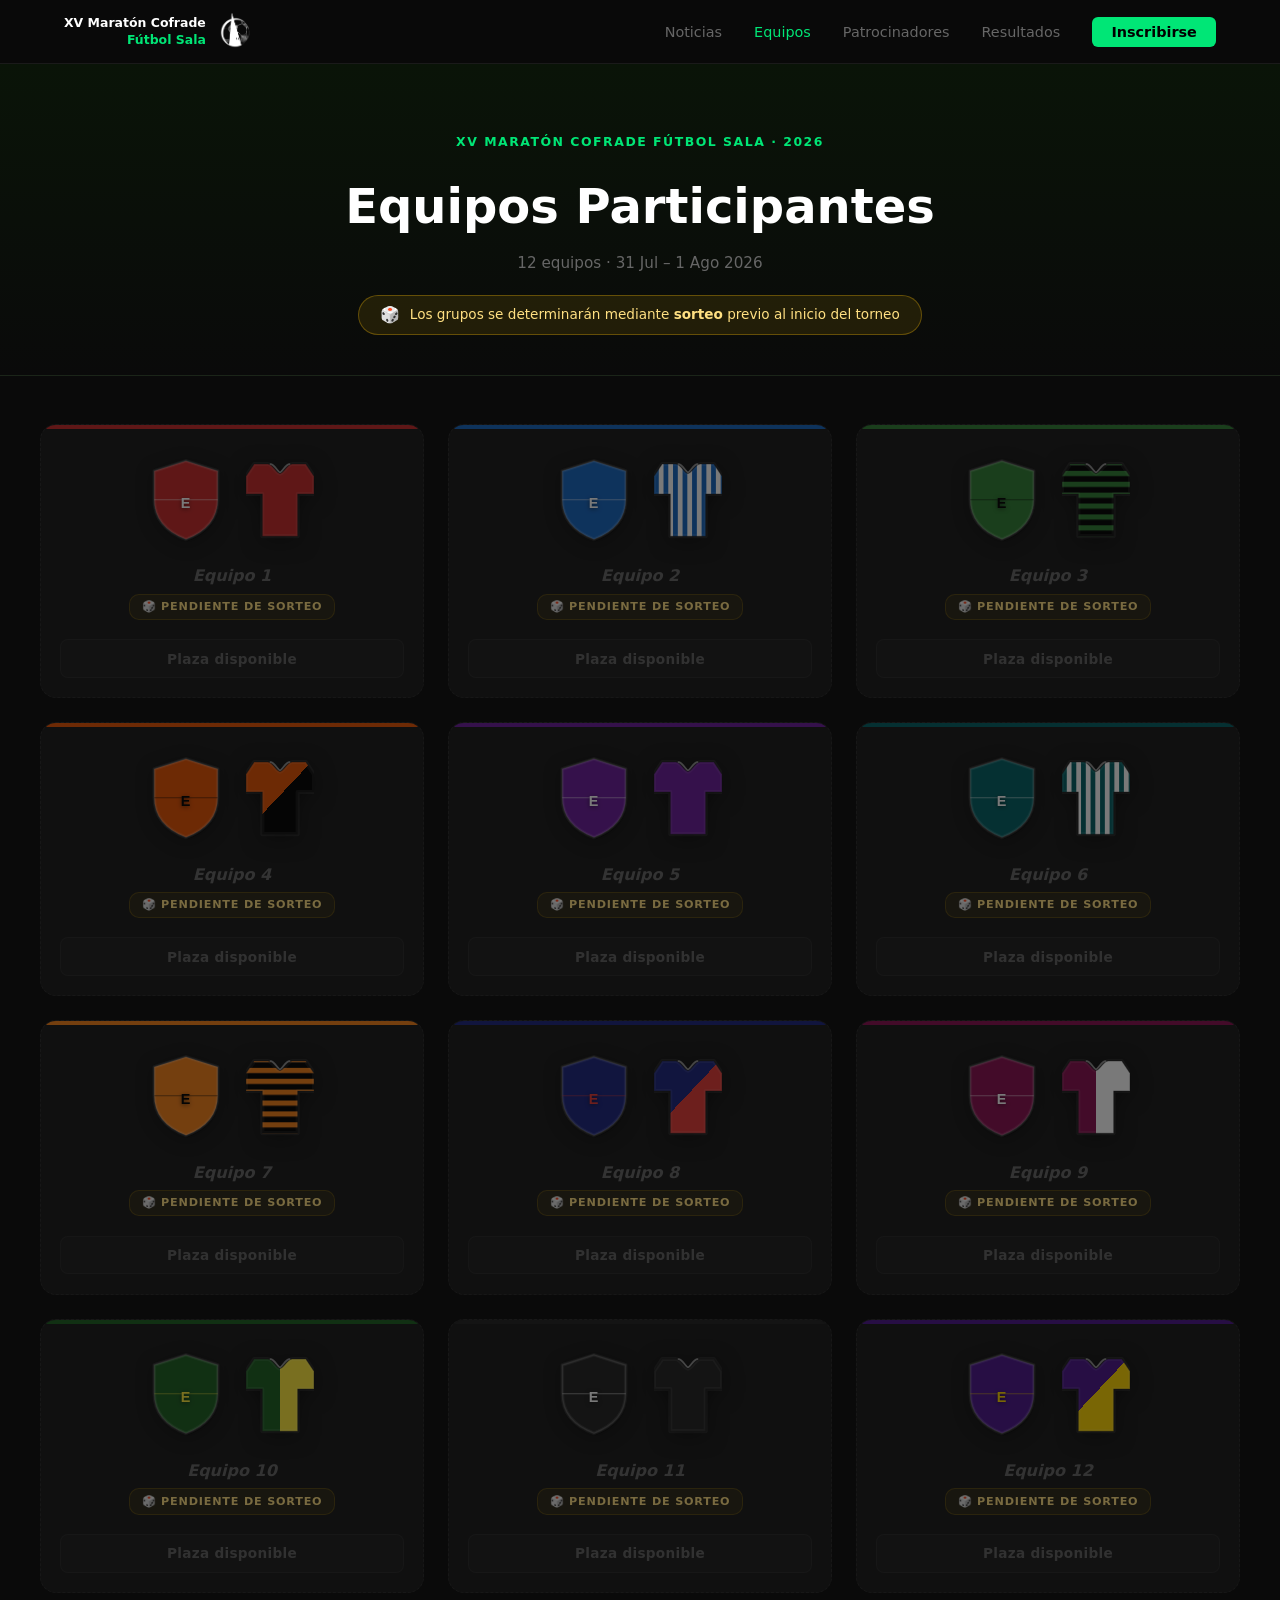
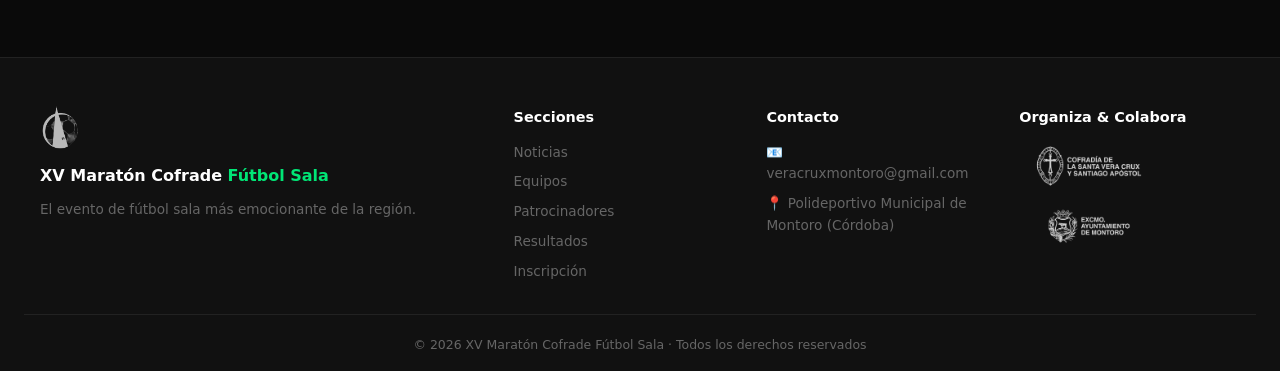
==== equipos.html @ 5622d461 "XV Maratón Cofrade Fútbol Sala - versión inicial" ====
﻿<!DOCTYPE html>
<html lang="es">
<head>
  <meta charset="UTF-8">
  <meta name="viewport" content="width=device-width, initial-scale=1.0">
  <title>Equipos · XV Maratón Cofrade Fútbol Sala</title>
  <link rel="stylesheet" href="styles.css">
  <link rel="stylesheet" href="equipos.css">
</head>
<body>

  <!-- NAVBAR -->
  <nav class="navbar">
    <div class="nav-container">
      <a href="index.html" class="nav-logo">
        <span class="nav-logo-text">XV Maratón Cofrade<br><strong>Fútbol Sala</strong></span>
        <img src="logo.png" alt="XV Maratón Cofrade Fútbol Sala" class="logo-img">
      </a>
      <button class="nav-toggle" id="navToggle" aria-label="Menú">&#9776;</button>
      <ul class="nav-links" id="navLinks">
        <li><a href="index.html#noticias">Noticias</a></li>
        <li><a href="equipos.html" class="active">Equipos</a></li>
        <li><a href="index.html#patrocinadores">Patrocinadores</a></li>
        <li><a href="index.html#resultados">Resultados</a></li>
        <li><a href="registro.html" class="nav-cta">Inscribirse</a></li>
      </ul>
    </div>
  </nav>

  <main class="teams-main">

    <!-- PAGE HEADER -->
    <div class="teams-header">
      <span class="section-label">XV Maratón Cofrade Fútbol Sala · 2026</span>
      <h1>Equipos Participantes</h1>
      <p>12 equipos · 31 Jul – 1 Ago 2026</p>
      <div class="sorteo-banner">
        <span class="sorteo-icon">🎲</span>
        <span>Los grupos se determinarán mediante <strong>sorteo</strong> previo al inicio del torneo</span>
      </div>
    </div>

    <!-- ALL TEAMS GRID -->
    <section class="group-section">
      <div class="container">
        <div class="teams-grid" id="allTeams"></div>
      </div>
    </section>

  </main>

  <!-- BUY MODAL -->
  <div class="modal-overlay" id="modalOverlay">
    <div class="modal-box">
      <button class="modal-close" id="modalClose">&times;</button>
      <div class="modal-kit" id="modalKit"></div>
      <h3 id="modalTeamName"></h3>
      <p class="modal-group" id="modalGroup"></p>
      <p class="modal-info">Para adquirir la camiseta oficial de este equipo, contacta con la organización:</p>
      <div class="modal-contact">
        <a href="mailto:veracruxmontoro@gmail.com" class="modal-btn">📧 veracruxmontoro@gmail.com</a>
        <a href="tel:+34600123456" class="modal-btn modal-btn-alt">📞 +34 600 123 456</a>
      </div>
    </div>
  </div>

  <!-- FOOTER -->
  <footer class="footer">
    <div class="container footer-inner">
      <div class="footer-brand">
        <img src="logo.png" alt="Maratón Cofrade" class="footer-logo">
        <span class="footer-name">XV Maratón Cofrade <strong class="green">Fútbol Sala</strong></span>
        <p>El evento de fútbol sala más emocionante de la región.</p>
      </div>
      <div class="footer-links">
        <h4>Secciones</h4>
        <a href="index.html#noticias">Noticias</a>
        <a href="equipos.html">Equipos</a>
        <a href="index.html#patrocinadores">Patrocinadores</a>
        <a href="index.html#resultados">Resultados</a>
        <a href="registro.html">Inscripción</a>
      </div>
      <div class="footer-contact">
        <h4>Contacto</h4>
        <p>📧 veracruxmontoro@gmail.com</p>
                <p>📍 Polideportivo Municipal de Montoro (Córdoba)</p>
        </div>
      <div class="footer-orgs">
        <h4>Organiza &amp; Colabora</h4>
        <div class="footer-org-logos">
          <img src="logos/organiza-02.png" alt="Cofradía de la Santa Vera Crux y Santiago Apóstol" class="footer-org-img">
          <img src="logos/organiza-03.png" alt="Excmo. Ayuntamiento de Montoro" class="footer-org-img">
        </div>
      </div>
    </div>
    <div class="footer-bottom">
      <p>&copy; 2026 XV Maratón Cofrade Fútbol Sala · Todos los derechos reservados</p>
    </div>
  </footer>

  <script src="equipos.js"></script>
</body>
</html>
---- styles.css ----
/* ===========================
   RESET & VARIABLES
   =========================== */
*, *::before, *::after { margin: 0; padding: 0; box-sizing: border-box; }

:root {
  --green:      #00e676;
  --green-dim:  #00c853;
  --green-glow: rgba(0, 230, 118, 0.15);
  --dark:       #0a0a0a;
  --dark-2:     #111111;
  --dark-3:     #181818;
  --dark-4:     #222222;
  --border:     rgba(255,255,255,0.07);
  --text:       #d0d0d0;
  --muted:      #666;
  --white:      #ffffff;
  --gold:       #ffd700;
  --silver:     #aaaaaa;
  --bronze:     #cd7f32;
  --radius:     12px;
}

html { scroll-behavior: smooth; }

body {
  font-family: 'Segoe UI', system-ui, -apple-system, sans-serif;
  background: var(--dark);
  color: var(--text);
  line-height: 1.6;
  overflow-x: hidden;
}

img { max-width: 100%; display: block; }
a { text-decoration: none; color: inherit; }

.green { color: var(--green); }

/* ===========================
   NAVBAR
   =========================== */
.navbar {
  position: fixed;
  top: 0; left: 0; right: 0;
  height: 64px;
  background: rgba(10,10,10,0.92);
  backdrop-filter: blur(14px);
  border-bottom: 1px solid var(--border);
  z-index: 999;
}

.nav-container {
  max-width: 1200px;
  margin: 0 auto;
  padding: 0 1.5rem;
  height: 100%;
  display: flex;
  align-items: center;
  justify-content: space-between;
}

.nav-logo {
  display: flex;
  align-items: center;
  gap: 0.8rem;
  font-size: 1rem;
  font-weight: 600;
  color: var(--white);
  text-decoration: none;
}

.nav-logo-text {
  font-size: 0.78rem;
  font-weight: 700;
  color: var(--white);
  line-height: 1.3;
  text-align: right;
}

.nav-logo-text strong {
  color: var(--green);
  display: block;
}

.nav-logo img.logo-img {
  height: 38px;
  width: auto;
  filter: brightness(0) invert(1);
  transition: filter 0.2s;
}
.nav-logo:hover img.logo-img {
  filter: brightness(0) invert(1) drop-shadow(0 0 6px rgba(0,230,118,0.6));
}

.footer-logo {
  height: 48px;
  width: auto;
  max-width: 140px;
  object-fit: contain;
  align-self: flex-start;
  filter: brightness(0) invert(1);
  opacity: 0.7;
}

.logo-ball { font-size: 1.3rem; }

.nav-links {
  display: flex;
  list-style: none;
  gap: 2rem;
  align-items: center;
}

.nav-links a {
  color: var(--muted);
  font-size: 0.9rem;
  font-weight: 500;
  transition: color 0.2s;
}

.nav-links a:hover { color: var(--green); }

.nav-cta {
  background: var(--green) !important;
  color: #000 !important;
  font-weight: 700 !important;
  padding: 0.45rem 1.2rem;
  border-radius: 6px;
  transition: background 0.2s, transform 0.2s !important;
}
.nav-cta:hover { background: #69f0ae !important; transform: translateY(-1px); }

.nav-toggle {
  display: none;
  background: none;
  border: none;
  color: var(--white);
  font-size: 1.4rem;
  cursor: pointer;
  line-height: 1;
}

/* ===========================
   HERO IMAGE CAROUSEL
   =========================== */

.hero-carousel {
  position: relative;
  height: calc(82vh - 64px);
  min-height: 460px;
  max-height: 720px;
  overflow: hidden;
  display: flex;
  flex-direction: column;
  margin-top: 64px; /* push below fixed navbar */
}

/* ---- PROGRESS BAR ---- */
.c-progress {
  position: absolute;
  top: 0; left: 0; right: 0;
  height: 3px;
  background: rgba(255,255,255,0.1);
  z-index: 20;
}

.c-progress-bar {
  height: 100%;
  background: var(--green);
  width: 0%;
  transition: width linear;
}

/* ---- BRAND OVERLAY ---- */
.c-brand {
  position: absolute;
  top: 1.5rem;
  left: 2rem;
  z-index: 15;
  display: flex;
  align-items: center;
  gap: 0.9rem;
}

.c-brand-logo {
  height: 52px;
  width: auto;
  filter: brightness(0) invert(1) drop-shadow(0 2px 8px rgba(0,0,0,0.6));
}

.c-brand-text {
  display: flex;
  flex-direction: column;
  gap: 0.1rem;
}

.c-brand-name {
  font-size: 0.95rem;
  font-weight: 800;
  color: var(--white);
  line-height: 1.2;
  text-shadow: 0 1px 6px rgba(0,0,0,0.7);
}

.c-brand-sub {
  font-size: 0.72rem;
  color: rgba(255,255,255,0.65);
  text-shadow: 0 1px 4px rgba(0,0,0,0.7);
}

/* ---- SLIDES VIEWPORT ---- */
.c-viewport {
  flex: 1;
  overflow: hidden;
  position: relative;
}

.c-track {
  display: flex;
  height: 100%;
  transition: transform 0.7s cubic-bezier(0.4, 0, 0.2, 1);
  will-change: transform;
}

/* ---- INDIVIDUAL SLIDE ---- */
.c-slide {
  flex-shrink: 0;
  width: 100%;
  height: 100%;
  position: relative;
  background-size: cover;
  background-position: center;
}

/* Dark gradient overlay — bottom-heavy for text readability */
.c-slide::before {
  content: '';
  position: absolute;
  inset: 0;
  background:
    linear-gradient(to top,
      rgba(0,0,0,0.88) 0%,
      rgba(0,0,0,0.45) 45%,
      rgba(0,0,0,0.15) 100%
    );
  z-index: 1;
}

/* Slide text content */
.c-slide-content {
  position: absolute;
  bottom: 4.5rem;
  left: 5%;
  right: 15%;
  z-index: 2;
  animation: slideIn 0.6s ease both;
}

@keyframes slideIn {
  from { opacity: 0; transform: translateY(20px); }
  to   { opacity: 1; transform: translateY(0); }
}

.c-tag {
  display: inline-block;
  padding: 0.25rem 0.8rem;
  border-radius: 4px;
  font-size: 0.72rem;
  font-weight: 800;
  text-transform: uppercase;
  letter-spacing: 1px;
  margin-bottom: 0.8rem;
}

.c-tag.equipo   { background: rgba(0,200,83,0.25);  color: #69f0ae; border: 1px solid rgba(0,200,83,0.4); }
.c-tag.sponsor  { background: rgba(255,215,0,0.2);  color: #ffe57f; border: 1px solid rgba(255,215,0,0.4); }
.c-tag.noticia  { background: rgba(41,121,255,0.2); color: #82b1ff; border: 1px solid rgba(41,121,255,0.4); }

.c-headline {
  font-size: clamp(1.6rem, 4vw, 2.8rem);
  font-weight: 900;
  color: var(--white);
  line-height: 1.15;
  margin-bottom: 0.7rem;
  text-shadow: 0 2px 12px rgba(0,0,0,0.5);
}

.c-desc {
  font-size: clamp(0.85rem, 1.5vw, 1rem);
  color: rgba(255,255,255,0.72);
  line-height: 1.6;
  max-width: 560px;
}

/* ---- ARROW NAVIGATION ---- */
.c-arrow {
  position: absolute;
  top: 50%;
  transform: translateY(-50%);
  z-index: 15;
  background: rgba(0,0,0,0.35);
  border: 1px solid rgba(255,255,255,0.15);
  color: var(--white);
  width: 52px; height: 52px;
  border-radius: 50%;
  font-size: 2rem;
  line-height: 1;
  cursor: pointer;
  display: flex;
  align-items: center;
  justify-content: center;
  transition: background 0.2s, border-color 0.2s, transform 0.2s;
  backdrop-filter: blur(4px);
}

.c-arrow:hover {
  background: rgba(0,200,83,0.25);
  border-color: rgba(0,200,83,0.5);
  transform: translateY(-50%) scale(1.08);
}

.c-prev { left: 1.5rem; }
.c-next { right: 1.5rem; }

/* ---- BOTTOM BAR: dots + CTA ---- */
.c-bottom {
  position: absolute;
  bottom: 2.8rem;
  left: 5%;
  right: 5%;
  z-index: 15;
  display: flex;
  align-items: center;
  justify-content: space-between;
  gap: 1rem;
}

.c-dots {
  display: flex;
  gap: 6px;
  align-items: center;
}

.c-dot {
  width: 8px; height: 8px;
  border-radius: 50%;
  background: rgba(255,255,255,0.3);
  border: none;
  cursor: pointer;
  transition: background 0.2s, transform 0.2s, width 0.3s;
  padding: 0;
}

.c-dot.active {
  background: var(--green);
  width: 24px;
  border-radius: 4px;
  transform: none;
}

.c-cta-btn {
  display: inline-flex;
  align-items: center;
  background: var(--green);
  color: #000;
  font-size: 0.95rem;
  font-weight: 700;
  padding: 0.75rem 2rem;
  border-radius: 8px;
  white-space: nowrap;
  transition: background 0.2s, transform 0.2s, box-shadow 0.2s;
  letter-spacing: 0.3px;
}

.c-cta-btn:hover {
  background: #69f0ae;
  transform: translateY(-2px);
  box-shadow: 0 8px 24px rgba(0,200,83,0.4);
}

/* ---- TICKER ---- */
.ticker-bar {
  position: absolute;
  bottom: 0; left: 0; right: 0;
  height: 40px;
  background: rgba(0,0,0,0.6);
  border-top: 1px solid rgba(0,200,83,0.2);
  display: flex;
  align-items: center;
  overflow: hidden;
  z-index: 15;
  backdrop-filter: blur(4px);
}

.ticker-label {
  flex-shrink: 0;
  background: var(--green);
  color: #000;
  font-size: 0.7rem;
  font-weight: 800;
  letter-spacing: 1px;
  padding: 0 1rem;
  height: 100%;
  display: flex;
  align-items: center;
  white-space: nowrap;
}

.ticker-track {
  flex: 1;
  overflow: hidden;
  position: relative;
  height: 100%;
}

.ticker-content {
  display: inline-block;
  white-space: nowrap;
  color: rgba(255,255,255,0.7);
  font-size: 0.82rem;
  padding-left: 100%;
  animation: ticker 30s linear infinite;
  line-height: 40px;
}

@keyframes ticker {
  from { transform: translateX(0); }
  to   { transform: translateX(-50%); }
}

/* Responsive */
@media (max-width: 600px) {
  .c-brand-logo   { height: 36px; }
  .c-brand-name   { font-size: 0.8rem; }
  .c-brand-sub    { display: none; }
  .c-slide-content{ right: 5%; bottom: 5.5rem; }
  .c-arrow        { width: 40px; height: 40px; font-size: 1.5rem; }
  .c-cta-btn      { font-size: 0.82rem; padding: 0.6rem 1.2rem; }
}

/* ===========================
   SCROLLING LOGOS BANDS
   =========================== */

.logos-band {
  padding: 2.5rem 0;
  overflow: hidden;
  background: var(--dark);
  border-top: 1px solid var(--border);
}

.logos-band-alt {
  background: var(--dark-2);
}

.logos-band-header {
  text-align: center;
  margin-bottom: 1.8rem;
}

.logos-band-title {
  font-size: 1.3rem;
  font-weight: 800;
  color: var(--white);
  margin-top: 0.3rem;
}

/* Fade mask on the sides */
.logos-runway {
  overflow: hidden;
  -webkit-mask-image: linear-gradient(to right,
    transparent 0%, black 8%, black 92%, transparent 100%);
  mask-image: linear-gradient(to right,
    transparent 0%, black 8%, black 92%, transparent 100%);
}

/* Scrolling track */
.logos-track {
  display: flex;
  align-items: center;
  gap: 1.5rem;
  width: max-content;
  animation: scrollBand 200s linear infinite;
}

.logos-track-fast {
  animation-duration: 55s;
}

.logos-track:hover,
.logos-track-fast:hover {
  animation-play-state: paused;
}

@keyframes scrollBand {
  from { transform: translateX(0); }
  to   { transform: translateX(-50%); }
}

/* Individual logo item */
.logo-item {
  flex-shrink: 0;
  display: flex;
  flex-direction: column;
  align-items: center;
  gap: 0.5rem;
  cursor: default;
  transition: opacity 0.2s;
  opacity: 0.6;
}

.logo-item:hover { opacity: 1; }

.logo-box {
  background: var(--dark-3);
  border: 1px solid rgba(255,255,255,0.08);
  border-radius: 10px;
  display: flex;
  align-items: center;
  justify-content: center;
  font-size: 1.6rem;
  /* For real image logos: filter: brightness(0) invert(1); */
}

/* Main sponsors: larger boxes */
.logos-track .logo-box {
  width: 200px;
  height: 90px;
  font-size: 1.8rem;
}

/* Collaborators: smaller boxes */
.logos-track-fast .logo-box {
  width: 150px;
  height: 70px;
  font-size: 1.2rem;
}

.logo-name {
  font-size: 0.7rem;
  color: var(--muted);
  font-weight: 500;
  white-space: nowrap;
}

.logos-track-fast .logo-name {
  font-size: 0.65rem;
}

/* ===========================
   SECTIONS BASE
   =========================== */
.section { padding: 5rem 1.5rem; }
.section-alt { background: var(--dark-2); }

.container { max-width: 1200px; margin: 0 auto; }

.section-header {
  text-align: center;
  margin-bottom: 3rem;
}

.section-label {
  display: inline-block;
  color: var(--green);
  font-size: 0.78rem;
  font-weight: 700;
  text-transform: uppercase;
  letter-spacing: 1.5px;
  margin-bottom: 0.5rem;
}

.section-header h2 {
  font-size: clamp(1.6rem, 3.5vw, 2.2rem);
  font-weight: 800;
  color: var(--white);
}

/* ===========================
   SPONSORS GRIDS
   =========================== */
.sponsors-grid {
  display: grid;
  gap: 1.2rem;
}

/* Big sponsors: 4 per row */
.sponsors-main {
  grid-template-columns: repeat(4, 1fr);
}

/* Small collaborators: 6 per row */
.sponsors-collab {
  grid-template-columns: repeat(6, 1fr);
}

.sponsor-card {
  background: var(--dark-3);
  border: 1px solid var(--border);
  border-radius: var(--radius);
  display: flex;
  flex-direction: column;
  align-items: center;
  justify-content: center;
  transition: border-color 0.2s, transform 0.2s;
  cursor: pointer;
  overflow: hidden;
}

.sponsor-card:hover {
  border-color: rgba(0,200,83,0.4);
  transform: translateY(-3px);
}

.sponsors-main .sponsor-card {
  padding: 2rem 1.5rem;
  gap: 0.8rem;
}

.sponsors-collab .sponsor-card {
  padding: 1.2rem 1rem;
  gap: 0.4rem;
}

.sponsor-logo-placeholder {
  display: flex;
  align-items: center;
  justify-content: center;
  border-radius: 8px;
  font-weight: 700;
  color: var(--white);
  letter-spacing: 1px;
}

.sponsors-main .sponsor-logo-placeholder {
  width: 100%;
  height: 70px;
  font-size: 1.5rem;
}

.sponsors-collab .sponsor-logo-placeholder {
  width: 100%;
  height: 44px;
  font-size: 1rem;
}

/* Real logo image in scrolling band */
.logo-real-img {
  max-height: 100%;
  max-width: 100%;
  width: auto;
  height: auto;
  object-fit: contain;
  filter: brightness(0) invert(1);
  transition: filter 0.2s;
}
.logo-item:hover .logo-real-img { filter: brightness(0) invert(1) drop-shadow(0 0 6px rgba(255,255,255,0.4)); }

.sponsor-name {
  font-size: 0.75rem;
  color: var(--muted);
  font-weight: 500;
  text-align: center;
}

.sponsors-main .sponsor-name { font-size: 0.85rem; }

/* ===========================
   RESULTS / STANDINGS TABLE
   =========================== */
.table-wrapper {
  overflow-x: auto;
  border-radius: var(--radius);
  border: 1px solid var(--border);
}

.standings-table {
  width: 100%;
  border-collapse: collapse;
  background: var(--dark-3);
  font-size: 0.9rem;
}

.standings-table thead tr {
  background: var(--dark-4);
}

.standings-table th {
  padding: 0.9rem 0.7rem;
  text-align: center;
  font-size: 0.72rem;
  font-weight: 700;
  color: var(--muted);
  text-transform: uppercase;
  letter-spacing: 0.4px;
  white-space: nowrap;
}

.standings-table th.col-team,
.standings-table td.col-team { text-align: left; }

.standings-table td {
  padding: 0.85rem 0.7rem;
  text-align: center;
  border-bottom: 1px solid var(--border);
  white-space: nowrap;
}

.standings-table tbody tr:last-child td { border-bottom: none; }
.standings-table tbody tr:hover td { background: rgba(255,255,255,0.025); }

/* Zone highlights */
.zone-top    td:first-child { border-left: 3px solid var(--green); }
.zone-top-2  td:first-child { border-left: 3px solid #2979ff; }
.zone-bottom td:first-child { border-left: 3px solid #ff1744; }

.rank-badge {
  display: inline-flex;
  width: 24px; height: 24px;
  align-items: center;
  justify-content: center;
  border-radius: 50%;
  font-weight: 700;
  font-size: 0.8rem;
}

.rank-1 .rank-badge { background: rgba(255,215,0,0.2);  color: var(--gold); }
.rank-2 .rank-badge { background: rgba(170,170,170,0.2);color: var(--silver); }
.rank-3 .rank-badge { background: rgba(205,127,50,0.2); color: var(--bronze); }

.team-cell {
  display: flex;
  align-items: center;
  gap: 0.7rem;
}

.team-badge {
  width: 28px; height: 28px;
  border-radius: 50%;
  display: flex;
  align-items: center;
  justify-content: center;
  font-size: 0.8rem;
  font-weight: 700;
  flex-shrink: 0;
}

.col-pts { font-weight: 900; font-size: 1rem; color: var(--white); }

.dg-pos { color: var(--green); }
.dg-neg { color: #ff5252; }

.table-note {
  text-align: center;
  margin-top: 1rem;
  font-size: 0.78rem;
  color: var(--muted);
}

/* ===========================
   FOOTER
   =========================== */
.footer {
  background: var(--dark-2);
  border-top: 1px solid var(--border);
  padding: 3rem 1.5rem 1rem;
}

.footer-inner {
  display: grid;
  grid-template-columns: 2fr 1fr 1fr 1fr;
  gap: 2rem;
  margin-bottom: 2rem;
}

.footer-orgs h4 { color: var(--white); font-size: 0.9rem; margin-bottom: 0.8rem; }

.footer-org-logos {
  display: flex;
  flex-direction: column;
  gap: 0.8rem;
}

.footer-org-img {
  height: 48px;
  width: auto;
  max-width: 140px;
  object-fit: contain;
  filter: brightness(0) invert(1);
  opacity: 0.8;
  transition: opacity 0.2s;
}

.footer-org-img:hover { opacity: 1; }

.footer-brand {
  display: flex;
  flex-direction: column;
  gap: 0.6rem;
}

.footer-name {
  font-size: 1rem;
  font-weight: 600;
  color: var(--white);
}

.footer-brand p {
  font-size: 0.85rem;
  color: var(--muted);
}

.footer-links, .footer-contact { display: flex; flex-direction: column; gap: 0.5rem; }
.footer-links h4, .footer-contact h4 { color: var(--white); font-size: 0.9rem; margin-bottom: 0.3rem; }
.footer-links a { color: var(--muted); font-size: 0.85rem; transition: color 0.2s; }
.footer-links a:hover { color: var(--green); }
.footer-contact p { font-size: 0.85rem; color: var(--muted); }

.footer-bottom {
  border-top: 1px solid var(--border);
  padding-top: 1.2rem;
  text-align: center;
}
.footer-bottom p { font-size: 0.78rem; color: var(--muted); }

/* ===========================
   RESPONSIVE
   =========================== */
@media (max-width: 900px) {
  .sponsors-main   { grid-template-columns: repeat(2, 1fr); }
  .sponsors-collab { grid-template-columns: repeat(3, 1fr); }
  .footer-inner    { grid-template-columns: 1fr 1fr; }
  .footer-brand    { grid-column: 1 / -1; }
  .footer-orgs     { grid-column: 1 / -1; }
  .footer-org-logos { flex-direction: row; flex-wrap: wrap; }
}

@media (max-width: 600px) {
  .nav-links {
    display: none;
    position: absolute;
    top: 64px; left: 0; right: 0;
    background: rgba(10,10,10,0.98);
    flex-direction: column;
    padding: 1rem 1.5rem;
    gap: 0;
    border-bottom: 1px solid var(--border);
  }
  .nav-links.open { display: flex; }
  .nav-links li { border-bottom: 1px solid var(--border); }
  .nav-links a  { padding: 0.8rem 0; display: block; }
  .nav-toggle   { display: block; }

  .sponsors-main   { grid-template-columns: repeat(2, 1fr); }
  .sponsors-collab { grid-template-columns: repeat(2, 1fr); }
  .footer-inner    { grid-template-columns: 1fr; }
  .hero-title      { font-size: 2rem; }
}
---- equipos.css ----
/* ===========================
   TEAMS PAGE
   =========================== */

.teams-main {
  padding-top: 64px;
  min-height: 100vh;
}

/* ---- PAGE HEADER ---- */
.teams-header {
  text-align: center;
  padding: 4rem 1.5rem 2.5rem;
  background: linear-gradient(180deg, #0a1408 0%, var(--dark) 100%);
  border-bottom: 1px solid var(--border);
}

.teams-header h1 {
  font-size: clamp(2rem, 5vw, 3rem);
  font-weight: 900;
  color: var(--white);
  margin: 0.5rem 0 0.4rem;
}

.teams-header p {
  color: var(--muted);
  font-size: 0.95rem;
}

.sorteo-banner {
  display: inline-flex;
  align-items: center;
  gap: 0.6rem;
  margin-top: 1.2rem;
  background: rgba(255, 193, 7, 0.1);
  border: 1px solid rgba(255, 193, 7, 0.3);
  color: #ffe082;
  padding: 0.5rem 1.3rem;
  border-radius: 20px;
  font-size: 0.85rem;
  line-height: 1.4;
}

.sorteo-icon { font-size: 1rem; }

/* ---- GROUP SECTIONS ---- */
.group-section {
  padding: 3rem 1.5rem 4rem;
}

.group-section-alt {
  background: var(--dark-2);
}

.group-header {
  display: flex;
  align-items: center;
  gap: 1rem;
  margin-bottom: 2rem;
  padding-bottom: 1rem;
  border-bottom: 1px solid var(--border);
}

.group-badge {
  font-size: 0.85rem;
  font-weight: 800;
  padding: 0.35rem 1.2rem;
  border-radius: 20px;
  letter-spacing: 1px;
  text-transform: uppercase;
  border: 1px solid;
}

.badge-1 { background: rgba(0,230,118,0.15);  border-color: rgba(0,230,118,0.4);  color: #69f0ae; }
.badge-2 { background: rgba(41,121,255,0.15); border-color: rgba(41,121,255,0.4); color: #82b1ff; }
.badge-3 { background: rgba(255,152,0,0.15);  border-color: rgba(255,152,0,0.4);  color: #ffcc80; }
.badge-4 { background: rgba(236,64,122,0.15); border-color: rgba(236,64,122,0.4); color: #f48fb1; }

.group-desc {
  color: var(--muted);
  font-size: 0.85rem;
}

/* ---- TEAMS GRID ---- */
.teams-grid {
  display: grid;
  grid-template-columns: repeat(3, 1fr);
  gap: 1.5rem;
}

/* ---- TEAM CARD ---- */
.team-card {
  background: var(--dark-3);
  border: 1px solid var(--border);
  border-radius: 16px;
  overflow: hidden;
  display: flex;
  flex-direction: column;
  transition: transform 0.25s, border-color 0.25s, box-shadow 0.25s;
}

.team-card:hover {
  transform: translateY(-5px);
  border-color: rgba(255,255,255,0.15);
  box-shadow: 0 16px 40px rgba(0,0,0,0.4);
}

/* Card top: accent color bar */
.card-accent {
  height: 4px;
  width: 100%;
}

/* Card visuals area */
.card-visuals {
  display: flex;
  align-items: center;
  justify-content: center;
  gap: 1.5rem;
  padding: 1.8rem 1.5rem 1rem;
}

/* Shield SVG (generated) */
.shield-wrap {
  flex-shrink: 0;
  width: 72px;
}

.shield-wrap svg {
  width: 100%;
  height: auto;
  filter: drop-shadow(0 3px 8px rgba(0,0,0,0.5));
}

/* Real shield image */
.shield-real-img {
  width: 84px;
  height: 84px;
  object-fit: contain;
  filter: drop-shadow(0 3px 10px rgba(0,0,0,0.6));
}

/* Kit SVG (generated) */
.kit-wrap {
  flex-shrink: 0;
  width: 68px;
}

.kit-wrap svg {
  width: 100%;
  height: auto;
  filter: drop-shadow(0 4px 10px rgba(0,0,0,0.6));
}

/* Kit real image */
.kit-real-wrap {
  flex-shrink: 0;
  display: flex;
  flex-direction: column;
  align-items: center;
  gap: 0.4rem;
}

.kit-real-img {
  height: 140px;
  width: auto;
  object-fit: contain;
  filter: drop-shadow(0 4px 12px rgba(0,0,0,0.5));
}

.kit-real-wrap {
  display: flex;
  flex-direction: column;
  align-items: center;
  gap: 0.4rem;
}

.kit-toggle {
  display: flex;
  gap: 3px;
}

.kit-toggle-btn {
  background: rgba(255,255,255,0.07);
  border: 1px solid rgba(255,255,255,0.12);
  color: var(--muted);
  font-size: 0.65rem;
  font-weight: 700;
  padding: 0.15rem 0.45rem;
  border-radius: 4px;
  cursor: pointer;
  font-family: inherit;
  transition: all 0.15s;
}

.kit-toggle-btn.active {
  background: rgba(0,230,118,0.15);
  border-color: rgba(0,230,118,0.4);
  color: var(--green);
}

/* Card info */
.card-info {
  padding: 0 1.5rem 1.2rem;
  text-align: center;
  flex: 1;
}

.card-team-name {
  font-size: 1rem;
  font-weight: 800;
  color: var(--white);
  margin-bottom: 0.4rem;
  line-height: 1.2;
}

.card-cofradia {
  font-size: 0.75rem;
  color: var(--muted);
  margin-bottom: 0.6rem;
  font-style: italic;
  line-height: 1.4;
}

.card-group-tag {
  display: inline-block;
  font-size: 0.7rem;
  font-weight: 700;
  letter-spacing: 0.8px;
  text-transform: uppercase;
  padding: 0.2rem 0.7rem;
  border-radius: 10px;
}

.tag-1 { background: rgba(0,230,118,0.1);  color: #69f0ae; border: 1px solid rgba(0,230,118,0.25); }
.tag-2 { background: rgba(41,121,255,0.1); color: #82b1ff; border: 1px solid rgba(41,121,255,0.25); }
.tag-3 { background: rgba(255,152,0,0.1);  color: #ffcc80; border: 1px solid rgba(255,152,0,0.25); }
.tag-4 { background: rgba(236,64,122,0.1); color: #f48fb1; border: 1px solid rgba(236,64,122,0.25); }
.tag-pending { background: rgba(255,193,7,0.08); color: #ffe082; border: 1px solid rgba(255,193,7,0.2); }

/* Buy button */
.card-footer {
  padding: 0 1.2rem 1.2rem;
}

.btn-buy-kit {
  width: 100%;
  background: rgba(255,255,255,0.05);
  border: 1px solid rgba(255,255,255,0.12);
  color: var(--text);
  padding: 0.65rem;
  border-radius: 8px;
  font-size: 0.85rem;
  font-weight: 600;
  cursor: pointer;
  transition: background 0.2s, border-color 0.2s, color 0.2s;
  font-family: inherit;
  letter-spacing: 0.3px;
}

.btn-buy-kit:hover {
  background: rgba(0,230,118,0.12);
  border-color: rgba(0,230,118,0.4);
  color: var(--green);
}

/* Placeholder card (pending team) */
.team-card.pending {
  opacity: 0.45;
  border-style: dashed;
}

.team-card.pending .card-team-name {
  color: var(--muted);
  font-style: italic;
}

/* ===========================
   MODAL
   =========================== */
.modal-overlay {
  position: fixed;
  inset: 0;
  background: rgba(0,0,0,0.75);
  backdrop-filter: blur(6px);
  z-index: 2000;
  display: flex;
  align-items: center;
  justify-content: center;
  padding: 1.5rem;
  opacity: 0;
  pointer-events: none;
  transition: opacity 0.25s;
}

.modal-overlay.open {
  opacity: 1;
  pointer-events: all;
}

.modal-box {
  background: var(--dark-3);
  border: 1px solid rgba(255,255,255,0.1);
  border-radius: 20px;
  padding: 2.5rem 2rem;
  max-width: 380px;
  width: 100%;
  text-align: center;
  position: relative;
  transform: scale(0.9);
  transition: transform 0.25s;
}

.modal-overlay.open .modal-box {
  transform: scale(1);
}

.modal-close {
  position: absolute;
  top: 1rem; right: 1rem;
  background: none;
  border: none;
  color: var(--muted);
  font-size: 1.4rem;
  cursor: pointer;
  line-height: 1;
  transition: color 0.2s;
}

.modal-close:hover { color: var(--white); }

.modal-kit {
  display: flex;
  justify-content: center;
  margin-bottom: 1.2rem;
}

.modal-kit svg { width: 80px; height: auto; }

.modal-box h3 {
  color: var(--white);
  font-size: 1.2rem;
  margin-bottom: 0.3rem;
}

.modal-group {
  color: var(--muted);
  font-size: 0.82rem;
  margin-bottom: 1rem;
}

.modal-info {
  color: var(--muted);
  font-size: 0.88rem;
  line-height: 1.6;
  margin-bottom: 1.3rem;
}

.modal-contact {
  display: flex;
  flex-direction: column;
  gap: 0.6rem;
}

.modal-btn {
  display: block;
  background: rgba(0,230,118,0.1);
  border: 1px solid rgba(0,230,118,0.3);
  color: var(--green);
  padding: 0.7rem;
  border-radius: 8px;
  font-size: 0.9rem;
  font-weight: 600;
  transition: background 0.2s;
}

.modal-btn:hover { background: rgba(0,230,118,0.2); }

.modal-btn-alt {
  background: rgba(255,255,255,0.04);
  border-color: var(--border);
  color: var(--text);
}

.modal-btn-alt:hover { background: rgba(255,255,255,0.08); }

/* ===========================
   RESPONSIVE
   =========================== */
@media (max-width: 900px) {
  .teams-grid { grid-template-columns: repeat(2, 1fr); }
}

@media (max-width: 500px) {
  .teams-grid { grid-template-columns: 1fr; }
  .card-visuals { gap: 2rem; }
}

/* Active nav link */
.nav-links a.active {
  color: var(--green);
}
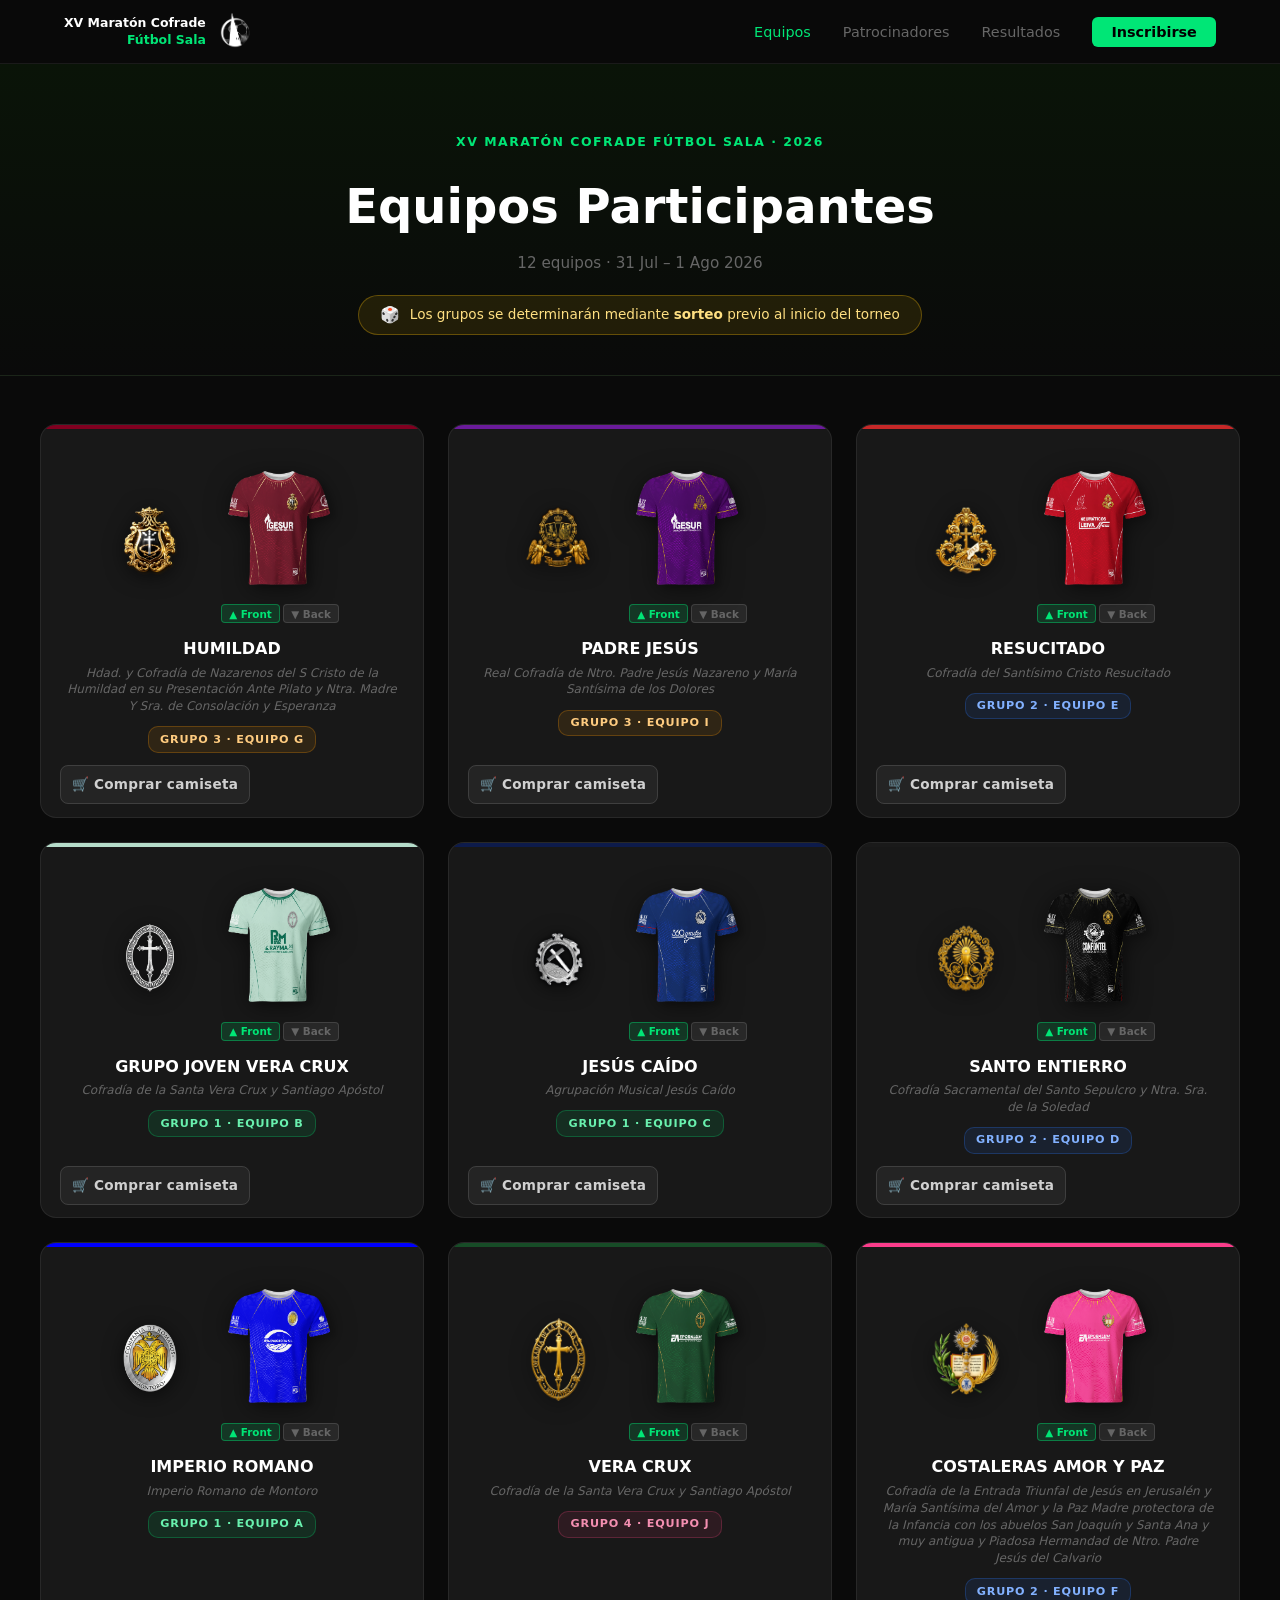
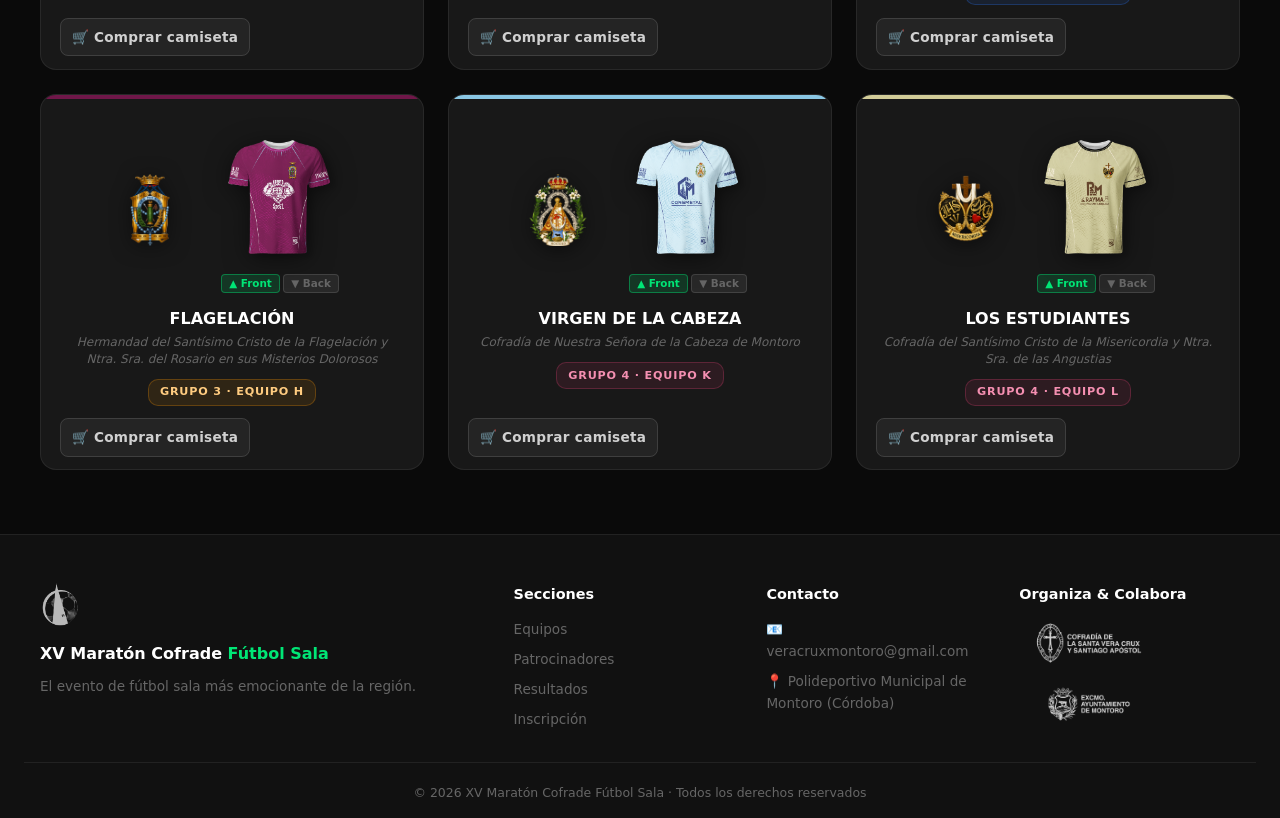
==== commit d9f4cdfb: "Asignar sorteo de grupos y horarios, conectar resultados con Google Sheet - Rellenar grupos/slots re" ====
--- a/equipos.html
+++ b/equipos.html
@@ -4,6 +4,7 @@
   <meta charset="UTF-8">
   <meta name="viewport" content="width=device-width, initial-scale=1.0">
   <title>Equipos · XV Maratón Cofrade Fútbol Sala</title>
+  <link rel="icon" type="image/png" href="logo.png">
   <link rel="stylesheet" href="styles.css">
   <link rel="stylesheet" href="equipos.css">
 </head>
@@ -18,7 +19,6 @@
       </a>
       <button class="nav-toggle" id="navToggle" aria-label="Menú">&#9776;</button>
       <ul class="nav-links" id="navLinks">
-        <li><a href="index.html#noticias">Noticias</a></li>
         <li><a href="equipos.html" class="active">Equipos</a></li>
         <li><a href="index.html#patrocinadores">Patrocinadores</a></li>
         <li><a href="index.html#resultados">Resultados</a></li>
@@ -74,7 +74,6 @@
       </div>
       <div class="footer-links">
         <h4>Secciones</h4>
-        <a href="index.html#noticias">Noticias</a>
         <a href="equipos.html">Equipos</a>
         <a href="index.html#patrocinadores">Patrocinadores</a>
         <a href="index.html#resultados">Resultados</a>
--- a/styles.css
+++ b/styles.css
@@ -141,304 +141,6 @@
 }
 
 /* ===========================
-   HERO IMAGE CAROUSEL
-   =========================== */
-
-.hero-carousel {
-  position: relative;
-  height: calc(82vh - 64px);
-  min-height: 460px;
-  max-height: 720px;
-  overflow: hidden;
-  display: flex;
-  flex-direction: column;
-  margin-top: 64px; /* push below fixed navbar */
-}
-
-/* ---- PROGRESS BAR ---- */
-.c-progress {
-  position: absolute;
-  top: 0; left: 0; right: 0;
-  height: 3px;
-  background: rgba(255,255,255,0.1);
-  z-index: 20;
-}
-
-.c-progress-bar {
-  height: 100%;
-  background: var(--green);
-  width: 0%;
-  transition: width linear;
-}
-
-/* ---- BRAND OVERLAY ---- */
-.c-brand {
-  position: absolute;
-  top: 1.5rem;
-  left: 2rem;
-  z-index: 15;
-  display: flex;
-  align-items: center;
-  gap: 0.9rem;
-}
-
-.c-brand-logo {
-  height: 52px;
-  width: auto;
-  filter: brightness(0) invert(1) drop-shadow(0 2px 8px rgba(0,0,0,0.6));
-}
-
-.c-brand-text {
-  display: flex;
-  flex-direction: column;
-  gap: 0.1rem;
-}
-
-.c-brand-name {
-  font-size: 0.95rem;
-  font-weight: 800;
-  color: var(--white);
-  line-height: 1.2;
-  text-shadow: 0 1px 6px rgba(0,0,0,0.7);
-}
-
-.c-brand-sub {
-  font-size: 0.72rem;
-  color: rgba(255,255,255,0.65);
-  text-shadow: 0 1px 4px rgba(0,0,0,0.7);
-}
-
-/* ---- SLIDES VIEWPORT ---- */
-.c-viewport {
-  flex: 1;
-  overflow: hidden;
-  position: relative;
-}
-
-.c-track {
-  display: flex;
-  height: 100%;
-  transition: transform 0.7s cubic-bezier(0.4, 0, 0.2, 1);
-  will-change: transform;
-}
-
-/* ---- INDIVIDUAL SLIDE ---- */
-.c-slide {
-  flex-shrink: 0;
-  width: 100%;
-  height: 100%;
-  position: relative;
-  background-size: cover;
-  background-position: center;
-}
-
-/* Dark gradient overlay — bottom-heavy for text readability */
-.c-slide::before {
-  content: '';
-  position: absolute;
-  inset: 0;
-  background:
-    linear-gradient(to top,
-      rgba(0,0,0,0.88) 0%,
-      rgba(0,0,0,0.45) 45%,
-      rgba(0,0,0,0.15) 100%
-    );
-  z-index: 1;
-}
-
-/* Slide text content */
-.c-slide-content {
-  position: absolute;
-  bottom: 4.5rem;
-  left: 5%;
-  right: 15%;
-  z-index: 2;
-  animation: slideIn 0.6s ease both;
-}
-
-@keyframes slideIn {
-  from { opacity: 0; transform: translateY(20px); }
-  to   { opacity: 1; transform: translateY(0); }
-}
-
-.c-tag {
-  display: inline-block;
-  padding: 0.25rem 0.8rem;
-  border-radius: 4px;
-  font-size: 0.72rem;
-  font-weight: 800;
-  text-transform: uppercase;
-  letter-spacing: 1px;
-  margin-bottom: 0.8rem;
-}
-
-.c-tag.equipo   { background: rgba(0,200,83,0.25);  color: #69f0ae; border: 1px solid rgba(0,200,83,0.4); }
-.c-tag.sponsor  { background: rgba(255,215,0,0.2);  color: #ffe57f; border: 1px solid rgba(255,215,0,0.4); }
-.c-tag.noticia  { background: rgba(41,121,255,0.2); color: #82b1ff; border: 1px solid rgba(41,121,255,0.4); }
-
-.c-headline {
-  font-size: clamp(1.6rem, 4vw, 2.8rem);
-  font-weight: 900;
-  color: var(--white);
-  line-height: 1.15;
-  margin-bottom: 0.7rem;
-  text-shadow: 0 2px 12px rgba(0,0,0,0.5);
-}
-
-.c-desc {
-  font-size: clamp(0.85rem, 1.5vw, 1rem);
-  color: rgba(255,255,255,0.72);
-  line-height: 1.6;
-  max-width: 560px;
-}
-
-/* ---- ARROW NAVIGATION ---- */
-.c-arrow {
-  position: absolute;
-  top: 50%;
-  transform: translateY(-50%);
-  z-index: 15;
-  background: rgba(0,0,0,0.35);
-  border: 1px solid rgba(255,255,255,0.15);
-  color: var(--white);
-  width: 52px; height: 52px;
-  border-radius: 50%;
-  font-size: 2rem;
-  line-height: 1;
-  cursor: pointer;
-  display: flex;
-  align-items: center;
-  justify-content: center;
-  transition: background 0.2s, border-color 0.2s, transform 0.2s;
-  backdrop-filter: blur(4px);
-}
-
-.c-arrow:hover {
-  background: rgba(0,200,83,0.25);
-  border-color: rgba(0,200,83,0.5);
-  transform: translateY(-50%) scale(1.08);
-}
-
-.c-prev { left: 1.5rem; }
-.c-next { right: 1.5rem; }
-
-/* ---- BOTTOM BAR: dots + CTA ---- */
-.c-bottom {
-  position: absolute;
-  bottom: 2.8rem;
-  left: 5%;
-  right: 5%;
-  z-index: 15;
-  display: flex;
-  align-items: center;
-  justify-content: space-between;
-  gap: 1rem;
-}
-
-.c-dots {
-  display: flex;
-  gap: 6px;
-  align-items: center;
-}
-
-.c-dot {
-  width: 8px; height: 8px;
-  border-radius: 50%;
-  background: rgba(255,255,255,0.3);
-  border: none;
-  cursor: pointer;
-  transition: background 0.2s, transform 0.2s, width 0.3s;
-  padding: 0;
-}
-
-.c-dot.active {
-  background: var(--green);
-  width: 24px;
-  border-radius: 4px;
-  transform: none;
-}
-
-.c-cta-btn {
-  display: inline-flex;
-  align-items: center;
-  background: var(--green);
-  color: #000;
-  font-size: 0.95rem;
-  font-weight: 700;
-  padding: 0.75rem 2rem;
-  border-radius: 8px;
-  white-space: nowrap;
-  transition: background 0.2s, transform 0.2s, box-shadow 0.2s;
-  letter-spacing: 0.3px;
-}
-
-.c-cta-btn:hover {
-  background: #69f0ae;
-  transform: translateY(-2px);
-  box-shadow: 0 8px 24px rgba(0,200,83,0.4);
-}
-
-/* ---- TICKER ---- */
-.ticker-bar {
-  position: absolute;
-  bottom: 0; left: 0; right: 0;
-  height: 40px;
-  background: rgba(0,0,0,0.6);
-  border-top: 1px solid rgba(0,200,83,0.2);
-  display: flex;
-  align-items: center;
-  overflow: hidden;
-  z-index: 15;
-  backdrop-filter: blur(4px);
-}
-
-.ticker-label {
-  flex-shrink: 0;
-  background: var(--green);
-  color: #000;
-  font-size: 0.7rem;
-  font-weight: 800;
-  letter-spacing: 1px;
-  padding: 0 1rem;
-  height: 100%;
-  display: flex;
-  align-items: center;
-  white-space: nowrap;
-}
-
-.ticker-track {
-  flex: 1;
-  overflow: hidden;
-  position: relative;
-  height: 100%;
-}
-
-.ticker-content {
-  display: inline-block;
-  white-space: nowrap;
-  color: rgba(255,255,255,0.7);
-  font-size: 0.82rem;
-  padding-left: 100%;
-  animation: ticker 30s linear infinite;
-  line-height: 40px;
-}
-
-@keyframes ticker {
-  from { transform: translateX(0); }
-  to   { transform: translateX(-50%); }
-}
-
-/* Responsive */
-@media (max-width: 600px) {
-  .c-brand-logo   { height: 36px; }
-  .c-brand-name   { font-size: 0.8rem; }
-  .c-brand-sub    { display: none; }
-  .c-slide-content{ right: 5%; bottom: 5.5rem; }
-  .c-arrow        { width: 40px; height: 40px; font-size: 1.5rem; }
-  .c-cta-btn      { font-size: 0.82rem; padding: 0.6rem 1.2rem; }
-}
-
-/* ===========================
    SCROLLING LOGOS BANDS
    =========================== */
 
@@ -480,7 +182,7 @@
   align-items: center;
   gap: 1.5rem;
   width: max-content;
-  animation: scrollBand 200s linear infinite;
+  animation: scrollBand 300s linear infinite;
 }
 
 .logos-track-fast {
@@ -551,6 +253,7 @@
    SECTIONS BASE
    =========================== */
 .section { padding: 5rem 1.5rem; }
+#resultados { padding-top: calc(64px + 5rem); }
 .section-alt { background: var(--dark-2); }
 
 .container { max-width: 1200px; margin: 0 auto; }
@@ -736,12 +439,7 @@
 
 .team-badge {
   width: 28px; height: 28px;
-  border-radius: 50%;
-  display: flex;
-  align-items: center;
-  justify-content: center;
-  font-size: 0.8rem;
-  font-weight: 700;
+  object-fit: contain;
   flex-shrink: 0;
 }
 
